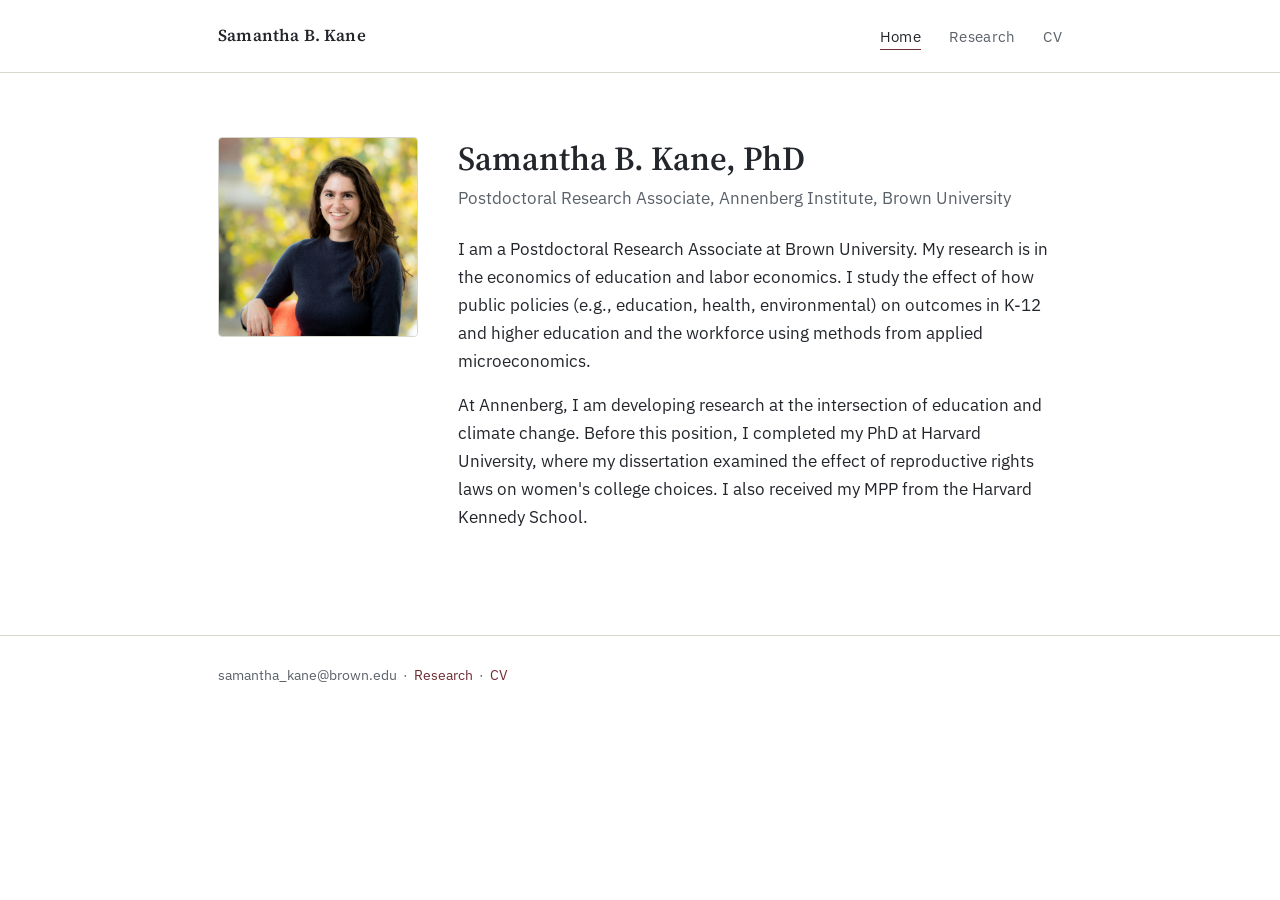
==== index.html @ 90665e18 "Update index.html" ====
<!DOCTYPE html>
<html lang="en">
<head>
  <meta charset="UTF-8">
  <meta name="viewport" content="width=device-width, initial-scale=1.0">
  <title>Samantha B. Kane, PhD — Postdoctoral Fellow</title>
  <link rel="stylesheet" href="styles.css">
</head>
<body>
  <nav class="site-nav">
    <div class="wrap">
      <div class="brand"><a href="index.html">Samantha B. Kane</a></div>
      <ul>
        <li><a class="navlink active" href="index.html">Home</a></li>
        <li><a class="navlink" href="research.html">Research</a></li>
        <li><a class="navlink" href="cv.html">CV</a></li>
      </ul>
    </div>
  </nav>

  <main>
    <div class="wrap">
      <div class="hero">
        <div class="hero-photo">
          <img src="photo.jpg" alt="Picture of Samantha B. Kane">
        </div>
        <div class="hero-text">
          <h1>Samantha B. Kane, PhD</h1>
          <p class="subtitle" style="margin-bottom: 22px;">Postdoctoral Research Associate, Annenberg Institute, Brown University</p>
          <p>I am a Postdoctoral Research Associate at Brown University. My research is in the economics of education and labor economics. I study the effect of how public policies (e.g., education, health, environmental) on outcomes in K-12 and higher education and the workforce using methods from applied microeconomics.</p>
          <p>At Annenberg, I am developing research at the intersection of education and climate change. Before this position, I completed my PhD at Harvard University, where my dissertation examined the effect of reproductive rights laws on women's college choices. I also received my MPP from the Harvard Kennedy School.</p>
        </div>
      </div>
    </div>
  </main>

  <footer>
    <div class="wrap">
      samantha_kane@brown.edu &nbsp;·&nbsp; <a href="research.html">Research</a> &nbsp;·&nbsp; <a href="cv.html">CV</a>
    </div>
  </footer>
</body>
</html>
---- styles.css ----
@import url('https://fonts.googleapis.com/css2?family=Source+Serif+4:opsz,wght@8..60,400;8..60,600&family=IBM+Plex+Sans:wght@400;500&display=swap');

:root {
  --bg: #FFFFFF;
  --surface: #FFFFFF;
  --text: #23262B;
  --text-muted: #5B6169;
  --accent: #6E2C33;
  --rule: #D8D6CD;
  --serif: 'Source Serif 4', Georgia, serif;
  --sans: 'IBM Plex Sans', -apple-system, sans-serif;
}

* { box-sizing: border-box; }

html { scroll-behavior: smooth; }

body {
  margin: 0;
  background: var(--bg);
  color: var(--text);
  font-family: var(--sans);
  font-size: 17px;
  line-height: 1.65;
}

a {
  color: var(--accent);
  text-decoration: none;
  border-bottom: 1px solid transparent;
  transition: border-color 0.15s ease;
}
a:hover, a:focus-visible { border-bottom-color: var(--accent); }
a:focus-visible { outline: 2px solid var(--accent); outline-offset: 3px; border-bottom-color: transparent; }

.wrap {
  max-width: 900px;
  margin: 0 auto;
  padding: 0 28px;
}

/* Nav */
.site-nav {
  border-bottom: 1px solid var(--rule);
  background: var(--surface);
}
.site-nav .wrap {
  display: flex;
  align-items: center;
  justify-content: space-between;
  padding-top: 22px;
  padding-bottom: 22px;
}
.site-nav .brand {
  font-family: var(--serif);
  font-weight: 600;
  font-size: 1.05rem;
  letter-spacing: 0.01em;
}
.site-nav .brand a { color: var(--text); border-bottom: none; }
.site-nav ul {
  list-style: none;
  display: flex;
  gap: 28px;
  margin: 0;
  padding: 0;
}
.site-nav a.navlink {
  font-size: 0.92rem;
  letter-spacing: 0.02em;
  color: var(--text-muted);
  border-bottom: none;
  padding-bottom: 3px;
}
.site-nav a.navlink:hover,
.site-nav a.navlink:focus-visible { color: var(--text); }
.site-nav a.navlink.active {
  color: var(--text);
  border-bottom: 1px solid var(--accent);
}

/* Section label — recurring signature element */
.eyebrow {
  font-family: var(--serif);
  font-size: 1.3rem;
  font-weight: 600;
  color: var(--accent);
  display: flex;
  align-items: center;
  gap: 12px;
  margin-bottom: 14px;
}
.eyebrow::before {
  content: '§';
  font-weight: 700;
  font-size: 1.3rem;
}
.eyebrow-rule {
  border: none;
  border-top: 1px solid var(--rule);
  margin: 0 0 40px 0;
}

/* Main */
main { padding: 64px 0 96px; }

h1 {
  font-family: var(--serif);
  font-weight: 600;
  font-size: 2.1rem;
  line-height: 1.25;
  margin: 0 0 6px;
}
h2 {
  font-family: var(--serif);
  font-weight: 600;
  font-size: 1.4rem;
  margin: 0 0 18px;
}
.subtitle {
  color: var(--text-muted);
  font-size: 1.05rem;
  margin: 0 0 34px;
}

/* Landing hero */
.hero {
  display: grid;
  grid-template-columns: 200px 1fr;
  gap: 40px;
  align-items: start;
  margin-bottom: 8px;
}
.hero-photo {
  width: 200px;
  height: 200px;
  border-radius: 4px;
  overflow: hidden;
  background: var(--surface);
  border: 1px solid var(--rule);
}
.hero-photo img { width: 100%; height: 100%; object-fit: cover; display: block; }
.hero-text p { margin: 0 0 16px; }
.hero-text p:last-child { margin-bottom: 0; }

@media (max-width: 560px) {
  .hero { grid-template-columns: 1fr; }
  .hero-photo { width: 130px; height: 130px; }
}

/* Research sections */
.research-section { margin-bottom: 52px; }
.research-section:last-child { margin-bottom: 0; }
.pub-list {
  list-style: none;
  margin: 0;
  padding: 0;
}
.pub-list li {
  padding: 16px 0;
  border-bottom: 1px solid var(--rule);
}
.pub-list li:first-child { padding-top: 0; }
.pub-list li:last-child { border-bottom: none; }
.pub-title { font-weight: 500; margin: 0 0 4px; }
.pub-meta { color: var(--text-muted); font-size: 0.92rem; margin: 0; }
.placeholder-note {
  color: var(--text-muted);
  font-size: 0.9rem;
  font-style: italic;
}

/* CV page */
.cv-actions {
  display: flex;
  gap: 14px;
  margin: 28px 0 40px;
  flex-wrap: wrap;
}
.btn {
  font-family: var(--sans);
  font-size: 0.95rem;
  padding: 11px 22px;
  border-radius: 3px;
  border: 1px solid var(--accent);
  border-bottom: 1px solid var(--accent);
}
.btn-primary {
  background: var(--accent);
  color: #FFFFFF;
}
.btn-primary:hover, .btn-primary:focus-visible {
  background: #5A2329;
  border-color: #5A2329;
}
.btn-secondary {
  background: transparent;
  color: var(--accent);
}
.btn-secondary:hover, .btn-secondary:focus-visible {
  background: rgba(110, 44, 51, 0.06);
}
.cv-updated {
  color: var(--text-muted);
  font-size: 0.88rem;
  margin-top: 4px;
  margin-bottom: 36px;
}
.cv-embed {
  border: 1px solid var(--rule);
  background: var(--surface);
  border-radius: 4px;
  padding: 48px 24px;
  text-align: center;
  color: var(--text-muted);
  font-size: 0.95rem;
}

footer {
  border-top: 1px solid var(--rule);
  padding: 28px 0;
  color: var(--text-muted);
  font-size: 0.88rem;
}
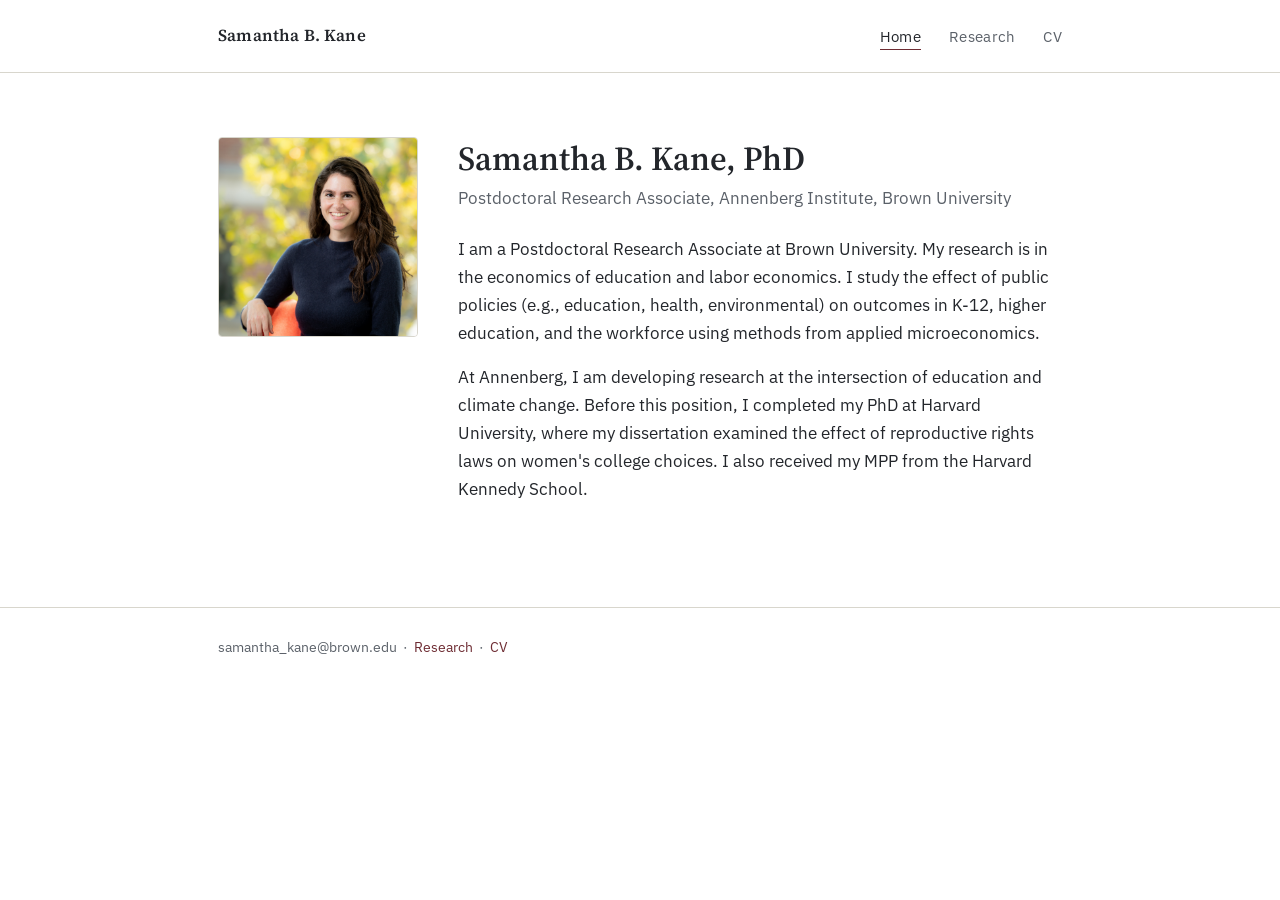
==== commit 2df34bb8: "Update index.html" ====
--- a/index.html
+++ b/index.html
@@ -27,7 +27,7 @@
         <div class="hero-text">
           <h1>Samantha B. Kane, PhD</h1>
           <p class="subtitle" style="margin-bottom: 22px;">Postdoctoral Research Associate, Annenberg Institute, Brown University</p>
-          <p>I am a Postdoctoral Research Associate at Brown University. My research is in the economics of education and labor economics. I study the effect of how public policies (e.g., education, health, environmental) on outcomes in K-12 and higher education and the workforce using methods from applied microeconomics.</p>
+          <p>I am a Postdoctoral Research Associate at Brown University. My research is in the economics of education and labor economics. I study the effect of public policies (e.g., education, health, environmental) on outcomes in K-12, higher education, and the workforce using methods from applied microeconomics.</p>
           <p>At Annenberg, I am developing research at the intersection of education and climate change. Before this position, I completed my PhD at Harvard University, where my dissertation examined the effect of reproductive rights laws on women's college choices. I also received my MPP from the Harvard Kennedy School.</p>
         </div>
       </div>
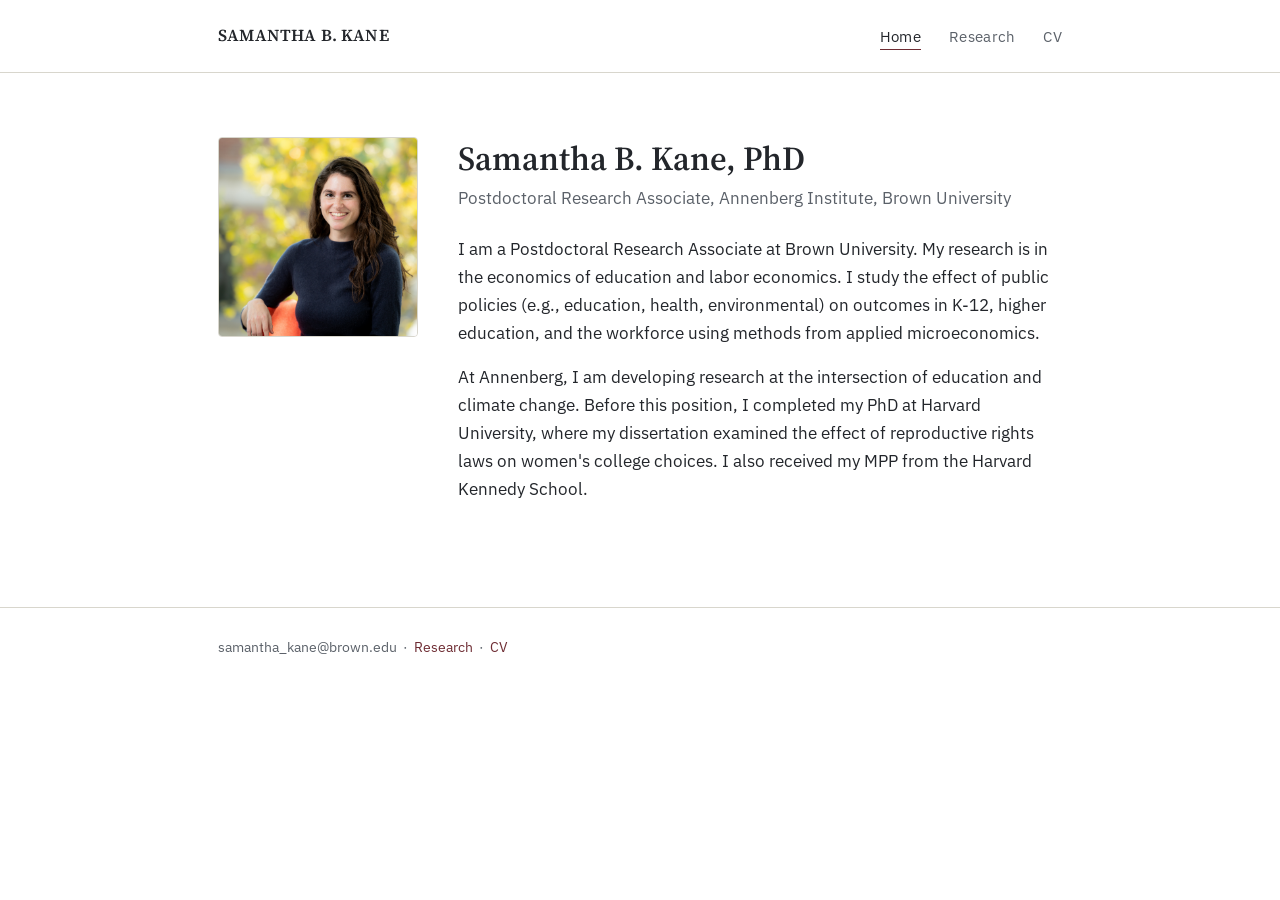
==== commit 43497cdb: "Update index.html" ====
--- a/index.html
+++ b/index.html
@@ -9,7 +9,7 @@
 <body>
   <nav class="site-nav">
     <div class="wrap">
-      <div class="brand"><a href="index.html">Samantha B. Kane</a></div>
+      <div class="brand"><a href="index.html">SAMANTHA B. KANE</a></div>
       <ul>
         <li><a class="navlink active" href="index.html">Home</a></li>
         <li><a class="navlink" href="research.html">Research</a></li>
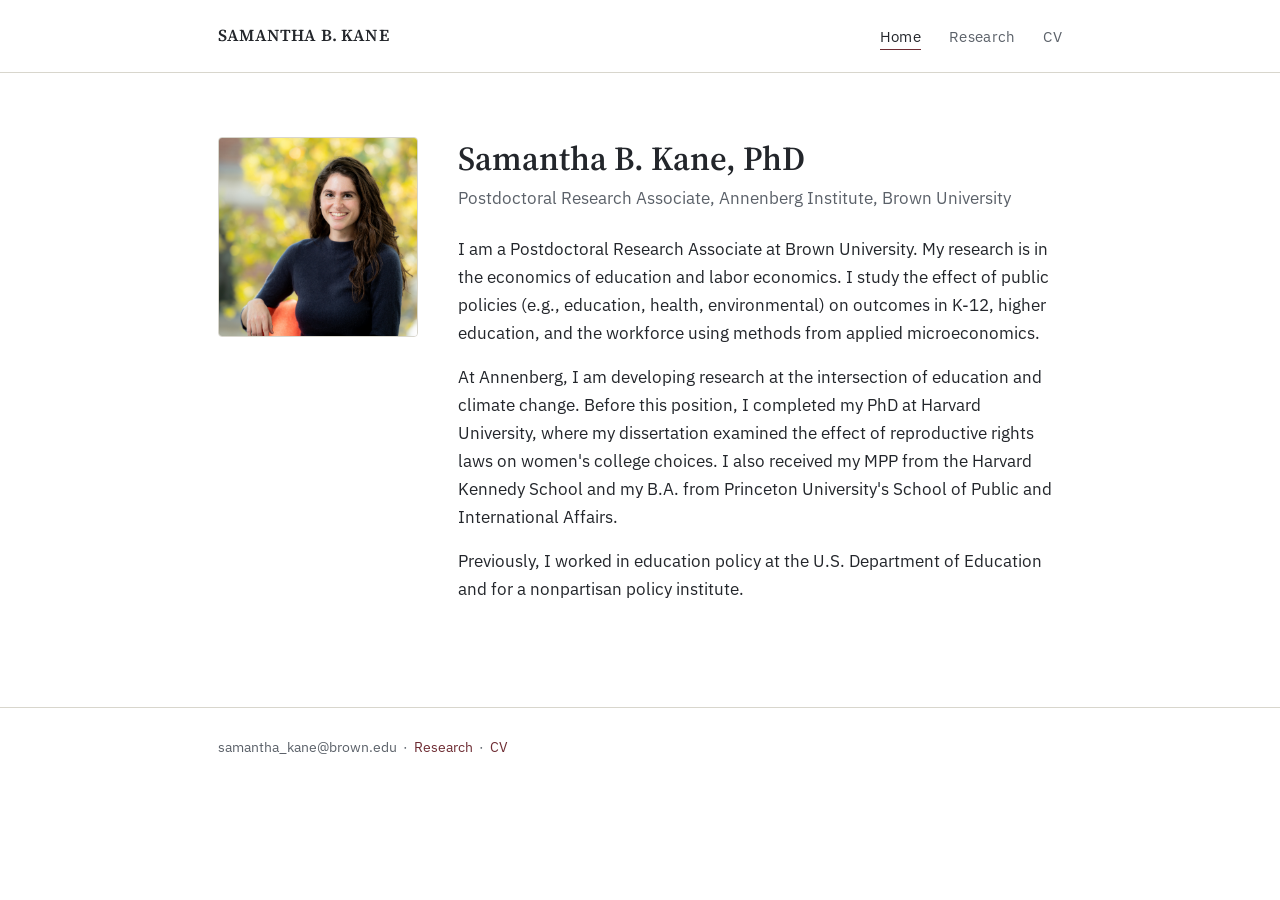
==== commit 6f9c6bc4: "Update index.html" ====
--- a/index.html
+++ b/index.html
@@ -28,7 +28,8 @@
           <h1>Samantha B. Kane, PhD</h1>
           <p class="subtitle" style="margin-bottom: 22px;">Postdoctoral Research Associate, Annenberg Institute, Brown University</p>
           <p>I am a Postdoctoral Research Associate at Brown University. My research is in the economics of education and labor economics. I study the effect of public policies (e.g., education, health, environmental) on outcomes in K-12, higher education, and the workforce using methods from applied microeconomics.</p>
-          <p>At Annenberg, I am developing research at the intersection of education and climate change. Before this position, I completed my PhD at Harvard University, where my dissertation examined the effect of reproductive rights laws on women's college choices. I also received my MPP from the Harvard Kennedy School.</p>
+          <p>At Annenberg, I am developing research at the intersection of education and climate change. Before this position, I completed my PhD at Harvard University, where my dissertation examined the effect of reproductive rights laws on women's college choices. I also received my MPP from the Harvard Kennedy School and my B.A. from Princeton University's School of Public and International Affairs.</p>
+          <p> Previously, I worked in education policy at the U.S. Department of Education and for a nonpartisan policy institute.</p>
         </div>
       </div>
     </div>
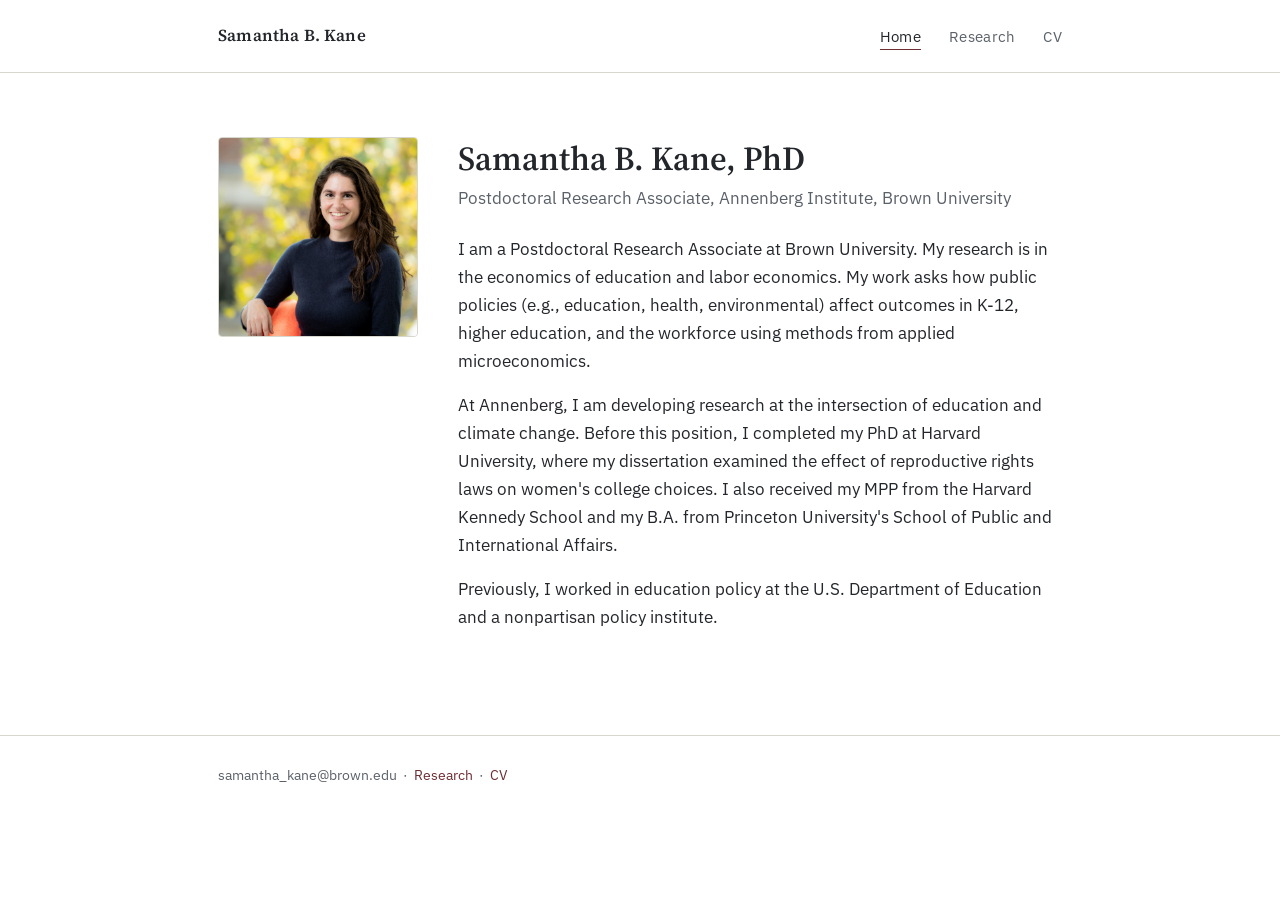
==== commit f06279fc: "Update index.html" ====
--- a/index.html
+++ b/index.html
@@ -9,7 +9,7 @@
 <body>
   <nav class="site-nav">
     <div class="wrap">
-      <div class="brand"><a href="index.html">SAMANTHA B. KANE</a></div>
+      <div class="brand"><a href="index.html">Samantha B. Kane</a></div>
       <ul>
         <li><a class="navlink active" href="index.html">Home</a></li>
         <li><a class="navlink" href="research.html">Research</a></li>
@@ -27,9 +27,9 @@
         <div class="hero-text">
           <h1>Samantha B. Kane, PhD</h1>
           <p class="subtitle" style="margin-bottom: 22px;">Postdoctoral Research Associate, Annenberg Institute, Brown University</p>
-          <p>I am a Postdoctoral Research Associate at Brown University. My research is in the economics of education and labor economics. I study the effect of public policies (e.g., education, health, environmental) on outcomes in K-12, higher education, and the workforce using methods from applied microeconomics.</p>
+          <p>I am a Postdoctoral Research Associate at Brown University. My research is in the economics of education and labor economics. My work asks how public policies (e.g., education, health, environmental) affect outcomes in K-12, higher education, and the workforce using methods from applied microeconomics.</p>
           <p>At Annenberg, I am developing research at the intersection of education and climate change. Before this position, I completed my PhD at Harvard University, where my dissertation examined the effect of reproductive rights laws on women's college choices. I also received my MPP from the Harvard Kennedy School and my B.A. from Princeton University's School of Public and International Affairs.</p>
-          <p> Previously, I worked in education policy at the U.S. Department of Education and for a nonpartisan policy institute.</p>
+          <p> Previously, I worked in education policy at the U.S. Department of Education and a nonpartisan policy institute.</p>
         </div>
       </div>
     </div>
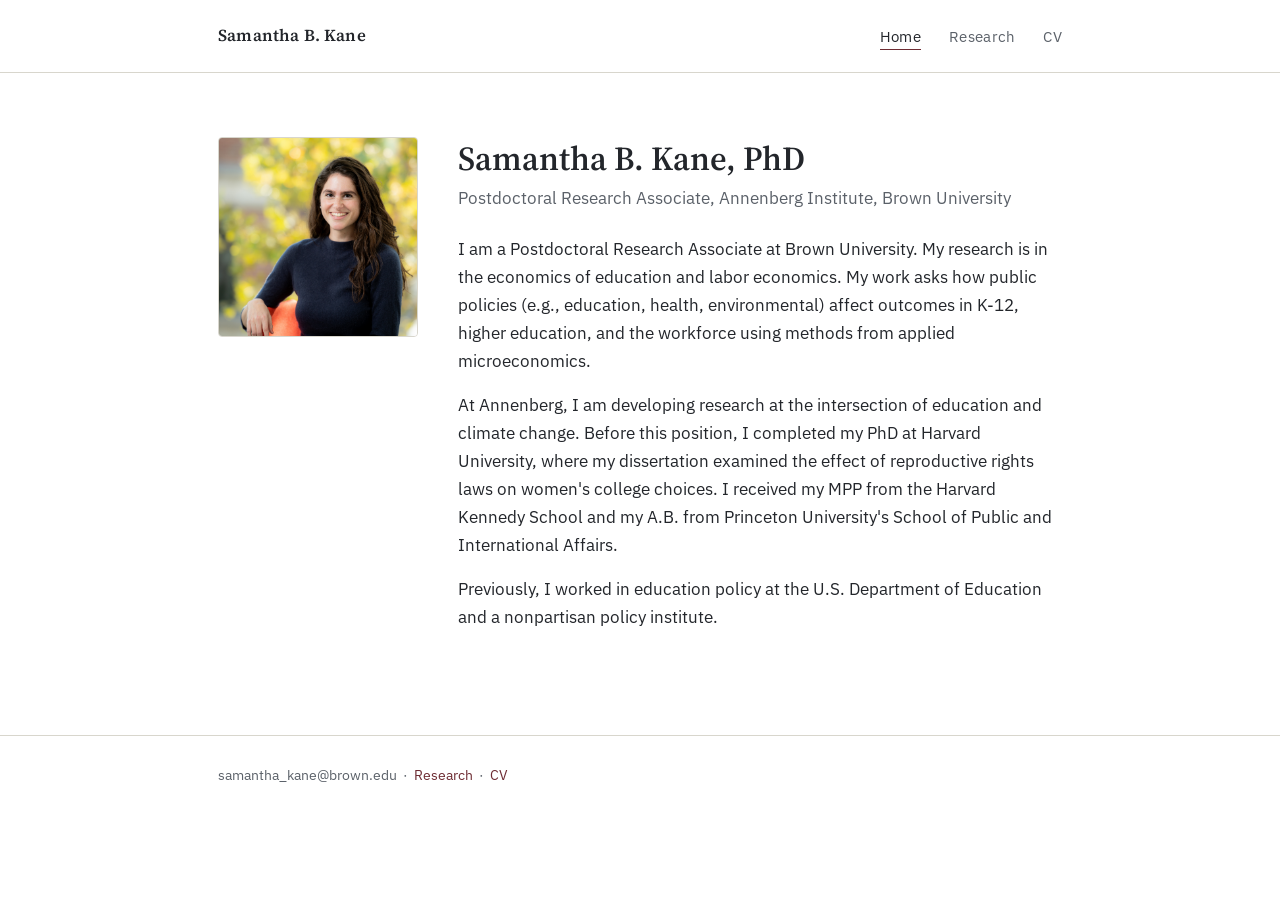
==== commit c5c91f21: "Update index.html" ====
--- a/index.html
+++ b/index.html
@@ -28,7 +28,7 @@
           <h1>Samantha B. Kane, PhD</h1>
           <p class="subtitle" style="margin-bottom: 22px;">Postdoctoral Research Associate, Annenberg Institute, Brown University</p>
           <p>I am a Postdoctoral Research Associate at Brown University. My research is in the economics of education and labor economics. My work asks how public policies (e.g., education, health, environmental) affect outcomes in K-12, higher education, and the workforce using methods from applied microeconomics.</p>
-          <p>At Annenberg, I am developing research at the intersection of education and climate change. Before this position, I completed my PhD at Harvard University, where my dissertation examined the effect of reproductive rights laws on women's college choices. I also received my MPP from the Harvard Kennedy School and my B.A. from Princeton University's School of Public and International Affairs.</p>
+          <p>At Annenberg, I am developing research at the intersection of education and climate change. Before this position, I completed my PhD at Harvard University, where my dissertation examined the effect of reproductive rights laws on women's college choices. I received my MPP from the Harvard Kennedy School and my A.B. from Princeton University's School of Public and International Affairs.</p>
           <p> Previously, I worked in education policy at the U.S. Department of Education and a nonpartisan policy institute.</p>
         </div>
       </div>
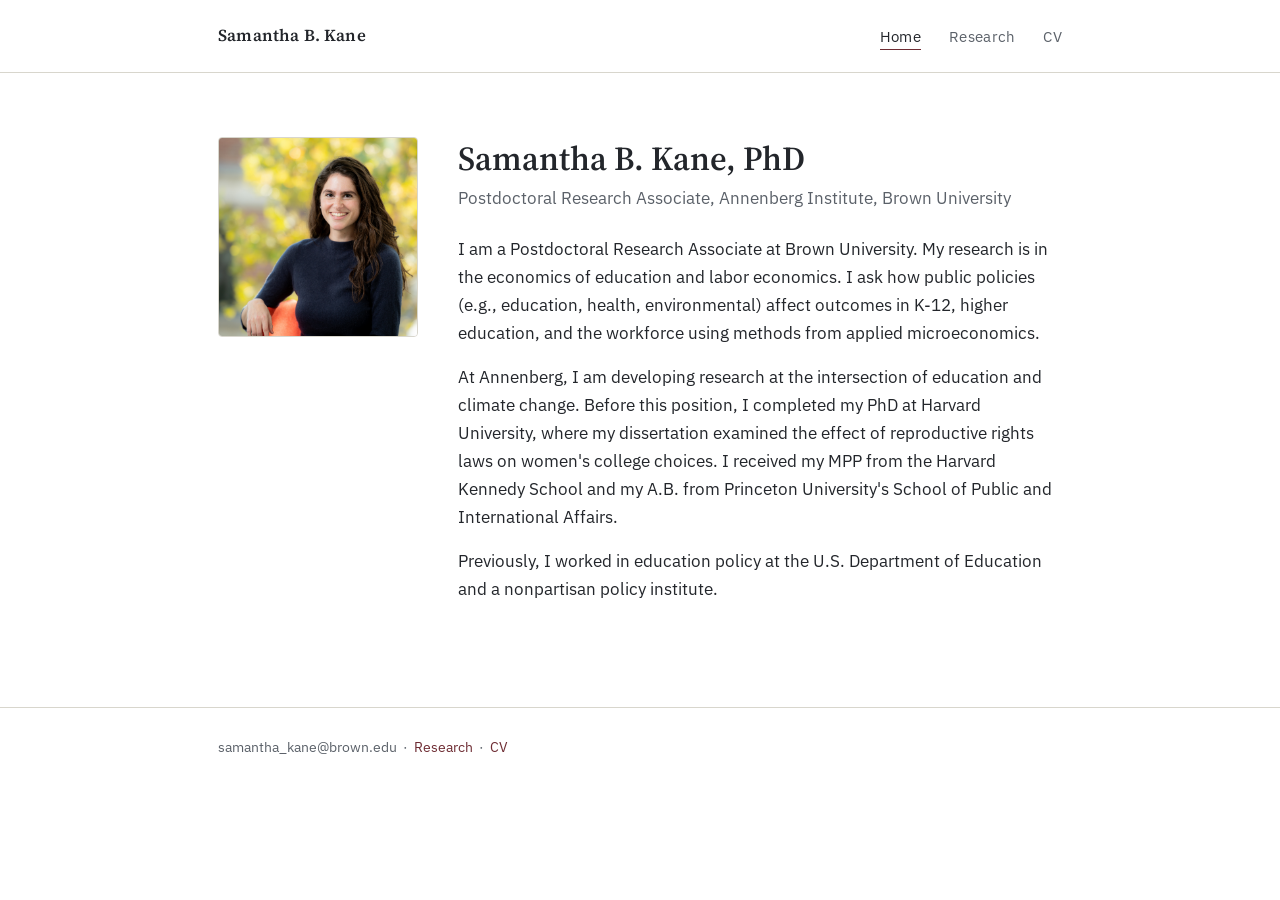
==== commit d8435688: "Update index.html" ====
--- a/index.html
+++ b/index.html
@@ -27,7 +27,7 @@
         <div class="hero-text">
           <h1>Samantha B. Kane, PhD</h1>
           <p class="subtitle" style="margin-bottom: 22px;">Postdoctoral Research Associate, Annenberg Institute, Brown University</p>
-          <p>I am a Postdoctoral Research Associate at Brown University. My research is in the economics of education and labor economics. My work asks how public policies (e.g., education, health, environmental) affect outcomes in K-12, higher education, and the workforce using methods from applied microeconomics.</p>
+          <p>I am a Postdoctoral Research Associate at Brown University. My research is in the economics of education and labor economics. I ask how public policies (e.g., education, health, environmental) affect outcomes in K-12, higher education, and the workforce using methods from applied microeconomics.</p>
           <p>At Annenberg, I am developing research at the intersection of education and climate change. Before this position, I completed my PhD at Harvard University, where my dissertation examined the effect of reproductive rights laws on women's college choices. I received my MPP from the Harvard Kennedy School and my A.B. from Princeton University's School of Public and International Affairs.</p>
           <p> Previously, I worked in education policy at the U.S. Department of Education and a nonpartisan policy institute.</p>
         </div>
--- a/styles.css
+++ b/styles.css
@@ -98,7 +98,7 @@
 .eyebrow-rule {
   border: none;
   border-top: 1px solid var(--rule);
-  margin: 0 0 40px 0;
+  margin: 0 0 22px 0;
 }
 
 /* Main */
@@ -149,7 +149,7 @@
 }
 
 /* Research sections */
-.research-section { margin-bottom: 52px; }
+.research-section { margin-bottom: 40px; }
 .research-section:last-child { margin-bottom: 0; }
 .pub-list {
   list-style: none;
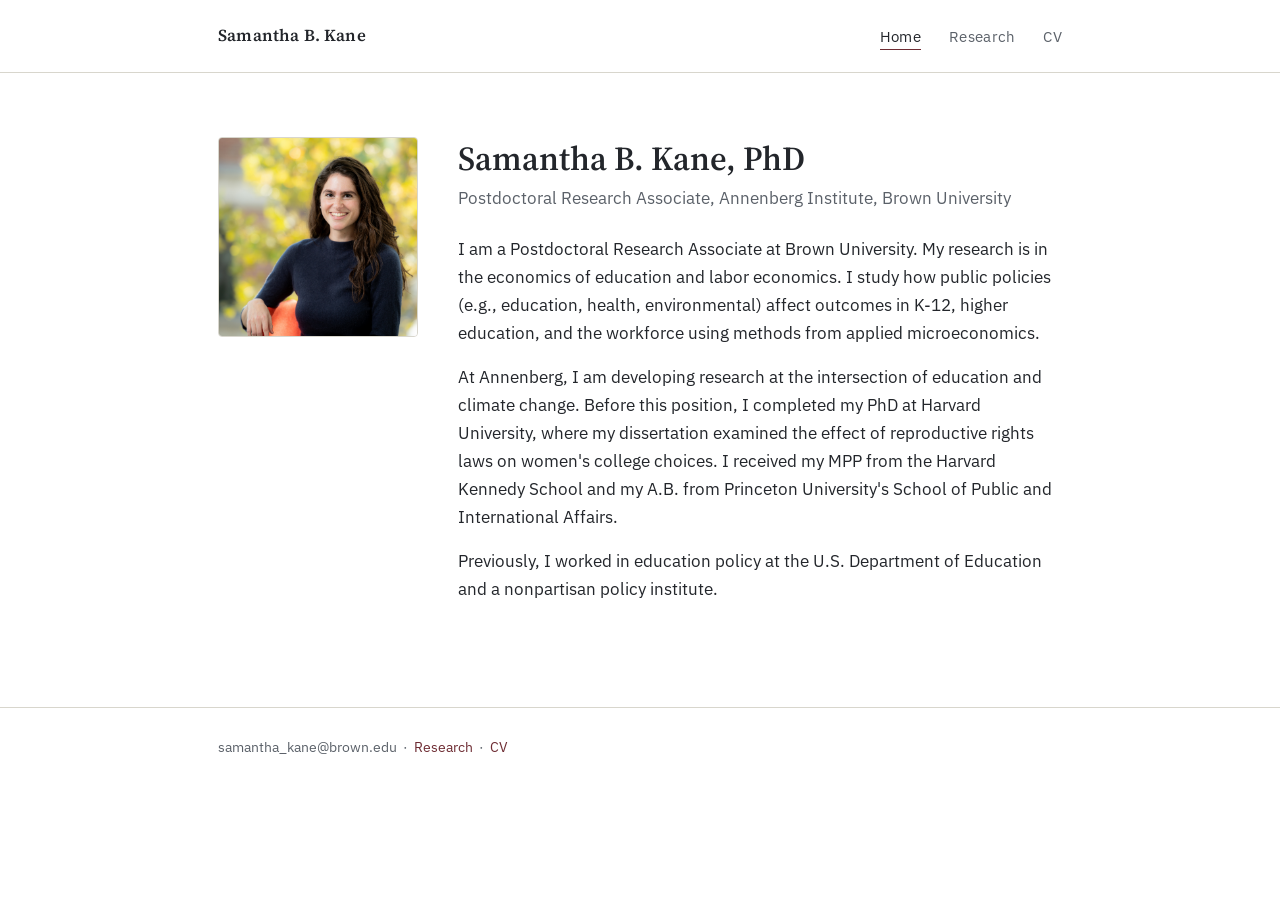
==== commit cc1a82eb: "Update index.html" ====
--- a/index.html
+++ b/index.html
@@ -27,7 +27,7 @@
         <div class="hero-text">
           <h1>Samantha B. Kane, PhD</h1>
           <p class="subtitle" style="margin-bottom: 22px;">Postdoctoral Research Associate, Annenberg Institute, Brown University</p>
-          <p>I am a Postdoctoral Research Associate at Brown University. My research is in the economics of education and labor economics. I ask how public policies (e.g., education, health, environmental) affect outcomes in K-12, higher education, and the workforce using methods from applied microeconomics.</p>
+          <p>I am a Postdoctoral Research Associate at Brown University. My research is in the economics of education and labor economics. I study how public policies (e.g., education, health, environmental) affect outcomes in K-12, higher education, and the workforce using methods from applied microeconomics.</p>
           <p>At Annenberg, I am developing research at the intersection of education and climate change. Before this position, I completed my PhD at Harvard University, where my dissertation examined the effect of reproductive rights laws on women's college choices. I received my MPP from the Harvard Kennedy School and my A.B. from Princeton University's School of Public and International Affairs.</p>
           <p> Previously, I worked in education policy at the U.S. Department of Education and a nonpartisan policy institute.</p>
         </div>
